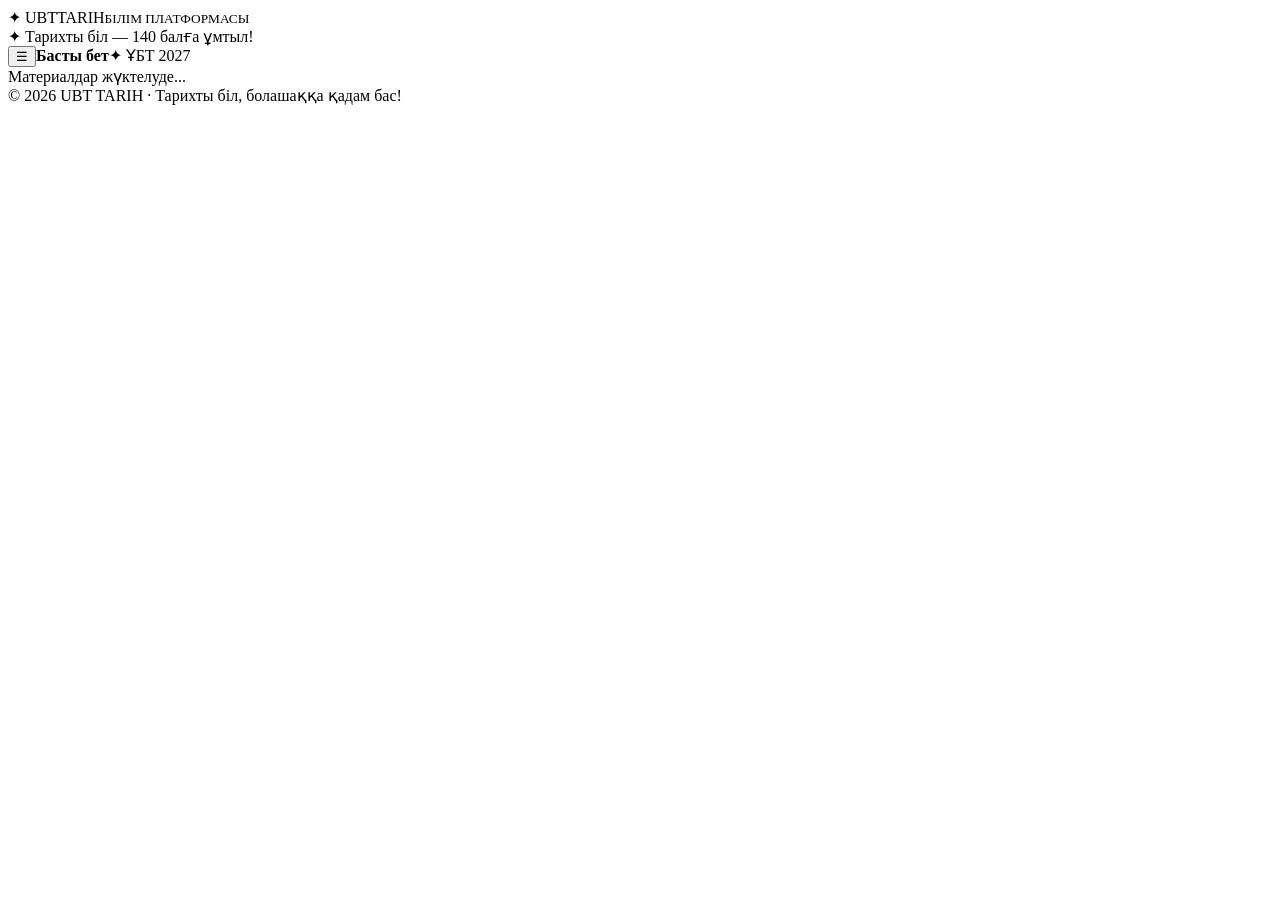
==== index.html @ 6cfedf1b "Add UBT TARIH index.html" ====
<!doctype html>
<html lang="kk"><head><meta charset="UTF-8"><meta name="viewport" content="width=device-width, initial-scale=1"><meta name="theme-color" content="#f7f8fe"><meta name="description" content="ҰБТ ТАРИХ — Қазақстан және дүниежүзі тарихынан ҰБТ-ға дайындық"><title>UBT TARIH | Тарихты біл — 140 балға ұмтыл!</title><link rel="stylesheet" href="/style.css"></head>
<body><div class="shell"><aside id="sidebar"><div class="brand"><span class="brand-icon">✦</span> UBT<span>TARIH</span><small>БІЛІМ ПЛАТФОРМАСЫ</small></div><nav id="nav"></nav><div class="sidebar-foot">✦ Тарихты біл — 140 балға ұмтыл!</div></aside><div class="workspace"><header><button class="menu" id="menu" aria-label="Мәзір">☰</button><strong id="page-title">Басты бет</strong><span class="year">✦ ҰБТ 2027</span></header><main id="main"><div class="loading">Материалдар жүктелуде...</div></main><footer>© 2026 UBT TARIH · Тарихты біл, болашаққа қадам бас!</footer></div></div><script defer src="/app.js"></script></body></html>
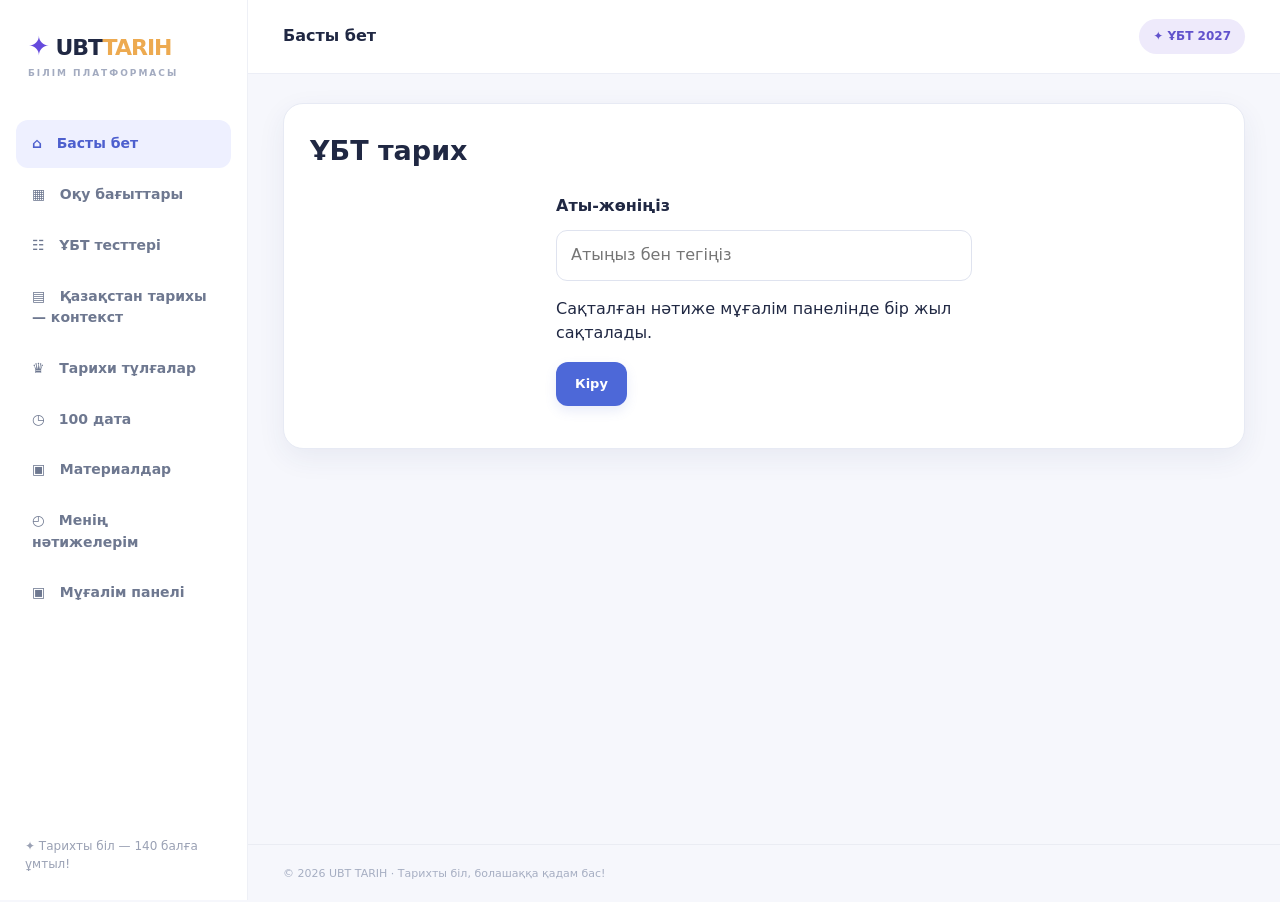
==== commit ef556565: "Add student quiz feedback and teacher results to UBT Tarih" ====
--- a/index.html
+++ b/index.html
@@ -1,3 +1,3 @@
 <!doctype html>
 <html lang="kk"><head><meta charset="UTF-8"><meta name="viewport" content="width=device-width, initial-scale=1"><meta name="theme-color" content="#f7f8fe"><meta name="description" content="ҰБТ ТАРИХ — Қазақстан және дүниежүзі тарихынан ҰБТ-ға дайындық"><title>UBT TARIH | Тарихты біл — 140 балға ұмтыл!</title><link rel="stylesheet" href="/style.css"></head>
-<body><div class="shell"><aside id="sidebar"><div class="brand"><span class="brand-icon">✦</span> UBT<span>TARIH</span><small>БІЛІМ ПЛАТФОРМАСЫ</small></div><nav id="nav"></nav><div class="sidebar-foot">✦ Тарихты біл — 140 балға ұмтыл!</div></aside><div class="workspace"><header><button class="menu" id="menu" aria-label="Мәзір">☰</button><strong id="page-title">Басты бет</strong><span class="year">✦ ҰБТ 2027</span></header><main id="main"><div class="loading">Материалдар жүктелуде...</div></main><footer>© 2026 UBT TARIH · Тарихты біл, болашаққа қадам бас!</footer></div></div><script defer src="/app.js"></script></body></html>+<body><div class="shell"><aside id="sidebar"><div class="brand"><span class="brand-icon">✦</span> UBT<span>TARIH</span><small>БІЛІМ ПЛАТФОРМАСЫ</small></div><nav id="nav"></nav><div class="sidebar-foot">✦ Тарихты біл — 140 балға ұмтыл!</div></aside><div class="workspace"><header><button class="menu" id="menu" aria-label="Мәзір">☰</button><strong id="page-title">Басты бет</strong><span class="year">✦ ҰБТ 2027</span></header><main id="main"><div class="loading">Материалдар жүктелуде...</div></main><footer>© 2026 UBT TARIH · Тарихты біл, болашаққа қадам бас!</footer></div></div><script defer src="/catalog.js"></script><script defer src="/app.js"></script></body></html>
--- a/style.css
+++ b/style.css
@@ -0,0 +1,10 @@
+:root{--purple:#6745d9;--blue:#4569db;--gold:#ffcb65;--ink:#202843;--muted:#8490a6;--bg:#f6f7fc;--line:#e7eaf4;--shadow:0 9px 28px rgba(44,52,110,.07)}*{box-sizing:border-box}body{margin:0;font-family:Inter,system-ui,-apple-system,"Segoe UI",sans-serif;background:var(--bg);color:var(--ink);line-height:1.55}button,input{font:inherit}button{cursor:pointer}.shell{display:flex;min-height:100vh}aside{background:#fff;width:248px;flex:0 0 248px;border-right:1px solid #eef0f6;padding:32px 16px;position:sticky;height:100vh;top:0}.brand{font-size:22px;letter-spacing:-1px;font-weight:900;margin:0 12px 42px;line-height:1.1}.brand span{color:#edaa50}.brand .brand-icon{color:#654add;font-size:26px}.brand small{display:block;letter-spacing:2px;color:#a3abc0;font-size:9px;font-weight:700;margin-top:8px}nav button{display:flex;width:100%;align-items:center;gap:12px;border:0;background:none;color:#6e7890;font-size:14px;font-weight:700;text-align:left;padding:13px 16px;border-radius:12px;margin:3px 0;transition:.2s}nav button:hover,nav button.active{background:#eef0ff;color:#4d5fce}.sidebar-foot{font-size:12px;color:#9aa1b4;position:absolute;bottom:26px;left:25px;right:15px}.workspace{flex:1;min-width:0}header{height:74px;background:#fff;display:flex;align-items:center;justify-content:space-between;padding:0 35px;border-bottom:1px solid #eceef6}header strong{font-size:16px}header .year{padding:8px 14px;border-radius:30px;background:#eeeafb;color:#6152cc;font-weight:850;font-size:12px}.menu{display:none;border:0;background:none;font-size:22px}main{max-width:1470px;margin:auto;padding:29px 35px 65px;min-height:calc(100vh - 130px)}main h1{font-size:27px;font-weight:850;margin:0 0 22px}.lead{font-size:13px;color:var(--muted);margin-top:-11px;margin-bottom:22px}.hero{background:linear-gradient(110deg,#3f55ce 2%,#6a49d9 75%,#9155d6);min-height:298px;border-radius:24px;padding:43px 45px;display:flex;align-items:center;position:relative;overflow:hidden;color:white;box-shadow:0 18px 40px rgba(80,76,194,.17)}.hero:before{content:"";position:absolute;width:390px;height:390px;border:1px solid #ffffff33;border-radius:50%;right:-50px;top:-90px}.hero:after{content:"";position:absolute;width:260px;height:260px;border:1px solid #ffffff33;border-radius:50%;right:25px;top:24px}.hero .copy{position:relative;z-index:2;max-width:610px}.hero small{color:#ffe5aa;letter-spacing:2px;font-weight:850;font-size:11px}.hero h2{font-size:37px;line-height:1.19;margin:14px 0}.hero p{font-size:15px;color:#e9e5ff}.gold{background:var(--gold)!important;color:#514560!important}.btn{border:0;border-radius:12px;background:#4d68d8;color:white;padding:12px 19px;font-size:13px;font-weight:800;box-shadow:0 5px 12px #536bd121}.btn:hover{filter:brightness(1.06)}.hero .btn{margin-top:10px}.scene{position:absolute;right:55px;bottom:0;width:240px;height:265px;perspective:500px;z-index:1}.book{position:absolute;left:25px;top:50px;width:136px;height:170px;border-radius:6px;background:linear-gradient(135deg,#5c3322,#aa6231 45%,#633d29);border:5px solid #e3ad5f;box-shadow:14px 12px 0 #fff2cb,21px 19px 20px #18104a7a;transform:rotate(-12deg) rotateY(-25deg) rotateX(8deg);display:grid;place-content:center;text-align:center;color:#ffe8a9;font-size:22px;font-weight:900;animation:float 5s ease-in-out infinite}.book:after{content:"✦";font-size:37px;display:block}.orbit{position:absolute;border:1px solid #fff6;border-radius:50%;width:210px;height:60px;top:140px;left:4px;transform:rotate(-23deg)}.year-bubble{position:absolute;background:#fff3;padding:7px 14px;border:1px solid #fff5;color:#fff;border-radius:12px;font-weight:850;font-size:12px}.y1{top:35px;left:-18px}.y2{right:0;bottom:36px}@keyframes float{50%{transform:translateY(-12px) rotate(-9deg) rotateY(-20deg)}}.stats{display:grid;grid-template-columns:repeat(4,minmax(0,1fr));gap:14px;margin:24px 0}.stat{background:#fff;border-radius:16px;padding:16px 18px;border:1px solid var(--line);box-shadow:var(--shadow)}.stat b{display:block;color:#6153d0;font-size:25px}.stat span{font-size:11px;color:#8b94aa}.section-title{font-size:20px;margin:28px 0 14px}.cards{display:grid;grid-template-columns:repeat(3,minmax(0,1fr));gap:17px}.card{border:1px solid var(--line);border-radius:18px;background:white;padding:16px;box-shadow:var(--shadow);cursor:pointer;transition:.2s;text-align:left}.card:hover{transform:translateY(-2px);box-shadow:0 15px 28px #4c5b9320}.card .cover{height:150px;border-radius:13px;background-position:center;background-size:cover;overflow:hidden}.card h3{font-size:16px;margin:13px 2px 4px}.card p,.card small{font-size:12px;color:var(--muted)}.card p{margin:0 2px 5px}.exam-card{padding:20px}.exam-card .type{font-size:10px;letter-spacing:1.2px;font-weight:900;color:var(--purple)}.exam-card h3{min-height:45px}.exam-card .btn{width:100%;margin-top:8px}.search{padding:12px 14px;border:1px solid #dfe3ef;border-radius:11px;width:min(100%,430px);background:#fff;margin-bottom:20px;outline-color:#6457dd}.date-grid{display:grid;grid-template-columns:repeat(2,minmax(0,1fr));gap:13px}.date-item{display:flex;gap:12px;padding:17px;border:1px solid var(--line);background:#fff;border-radius:15px;font-size:13px}.date-item b{color:#6552cf;font-size:17px}.quiz{max-width:900px}.question-card,.result-card{border:1px solid var(--line);border-radius:20px;background:#fff;padding:26px;box-shadow:var(--shadow)}.question-card h2{font-size:19px}.choice{display:flex;gap:13px;border:1px solid #e0e5f3;border-radius:13px;background:#fff;padding:13px 16px;min-height:52px;width:100%;text-align:left;margin:9px 0;font-size:14px}.choice b{color:#6b60cf}.choice.selected{background:#eef0ff;border-color:#675fe0}.quiz-actions{display:flex;justify-content:space-between;margin-top:22px;gap:10px}.progressbar{height:7px;background:#e9ecf9;border-radius:8px;overflow:hidden;margin:18px 0}.progressbar>div{background:linear-gradient(90deg,#4a65e0,#8e60de);height:100%;transition:.2s}.context-text{white-space:pre-line;background:#f2f3fe;border-radius:12px;padding:18px;margin:12px 0 22px;font-size:13px}.notice{border-radius:14px;padding:15px 18px;background:#fff4df;color:#806a44;margin:20px 0;font-size:13px}.results-list{display:grid;gap:12px}.result-row{border:1px solid var(--line);border-radius:15px;background:white;padding:19px}.result-row strong{display:block}.footer,footer{border-top:1px solid #eaecf3;padding:20px 35px;color:#a6aec2;font-size:11px}.loading{text-align:center;padding:60px 12px;color:#7885a1}a{color:#5265d6;text-decoration:none}@media(max-width:1100px){aside{width:205px;flex-basis:205px}.cards{grid-template-columns:repeat(2,1fr)}.scene{opacity:.45}.hero .copy{max-width:480px}}@media(max-width:720px){aside{display:none}aside.open{display:block;position:fixed;z-index:20;height:100vh;box-shadow:0 0 0 100vw #18233a77}header{height:62px;padding:0 17px}.menu{display:block}main{padding:19px 16px 50px}.hero{min-height:300px;padding:25px}.hero h2{font-size:26px}.hero p{font-size:13px}.scene{right:-70px;opacity:.30}.stats{grid-template-columns:repeat(2,1fr)}.cards,.date-grid{grid-template-columns:1fr}.card .cover{height:170px}main h1{font-size:23px}.question-card{padding:17px}}
+#student-form, #teacher-form {max-width: 26rem; margin: auto}
+#student-form label, #teacher-form label {display: block; text-align: left; font-weight: 600}
+#student-form .search, #teacher-form .search {display: block; width: 100%; margin: .7rem 0}
+.choice.correct {background: #e6f8ed; border-color: #2d8654; color: #205b3a}
+.choice.retry {background: #fff2e0; border-color: #b45c25; color: #7b401b}
+#quiz-message {min-height: 1.5em; font-weight: 600}
+.table-scroll {overflow-x: auto; margin-top: 1rem}
+.table-scroll table {width: 100%; border-collapse: collapse; background: white}
+.table-scroll th, .table-scroll td {padding: .8rem; text-align: left; border-bottom: 1px solid #e4e8f1}
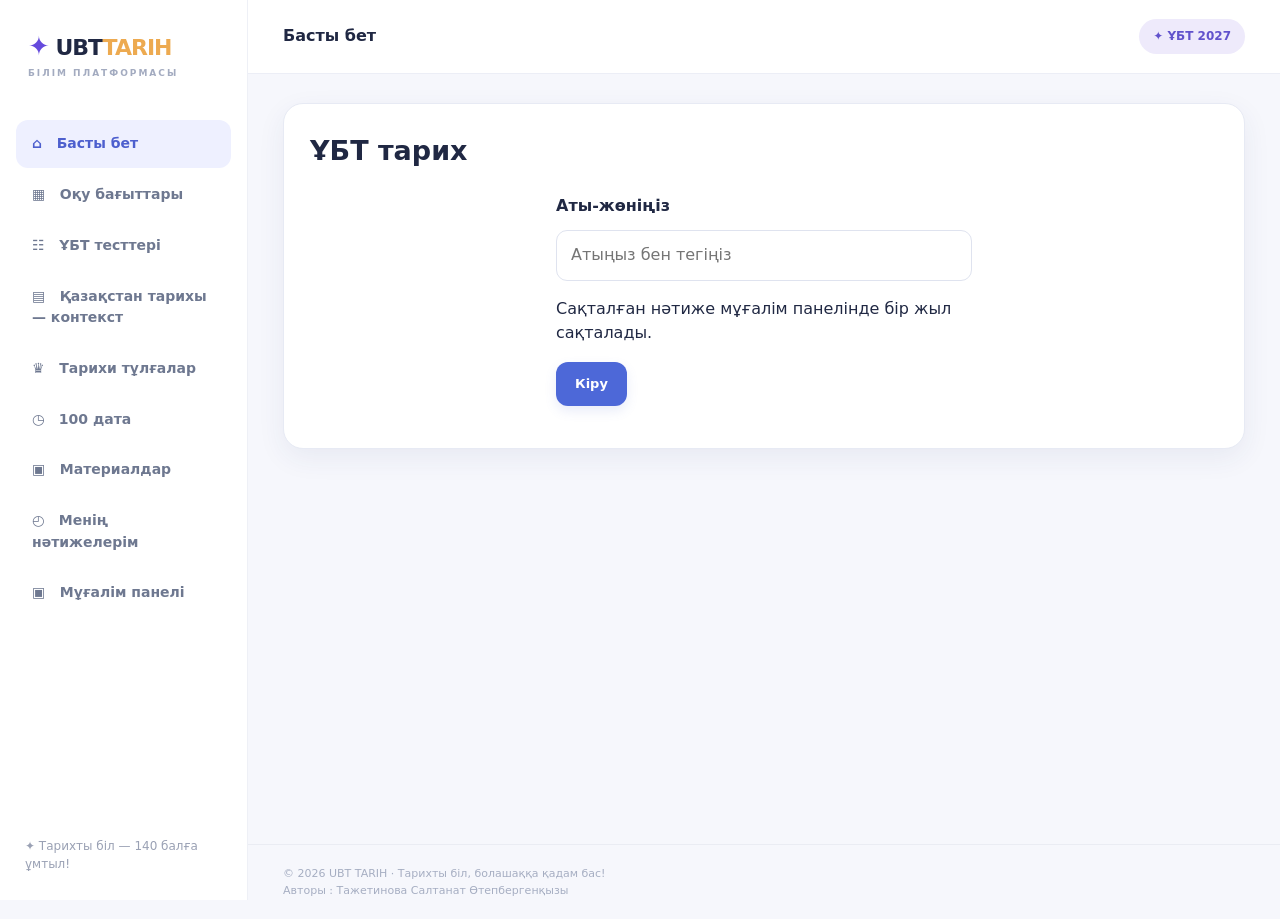
==== commit c060325e: "Add site author credit" ====
--- a/index.html
+++ b/index.html
@@ -1,3 +1,3 @@
 <!doctype html>
 <html lang="kk"><head><meta charset="UTF-8"><meta name="viewport" content="width=device-width, initial-scale=1"><meta name="theme-color" content="#f7f8fe"><meta name="description" content="ҰБТ ТАРИХ — Қазақстан және дүниежүзі тарихынан ҰБТ-ға дайындық"><title>UBT TARIH | Тарихты біл — 140 балға ұмтыл!</title><link rel="stylesheet" href="/style.css"></head>
-<body><div class="shell"><aside id="sidebar"><div class="brand"><span class="brand-icon">✦</span> UBT<span>TARIH</span><small>БІЛІМ ПЛАТФОРМАСЫ</small></div><nav id="nav"></nav><div class="sidebar-foot">✦ Тарихты біл — 140 балға ұмтыл!</div></aside><div class="workspace"><header><button class="menu" id="menu" aria-label="Мәзір">☰</button><strong id="page-title">Басты бет</strong><span class="year">✦ ҰБТ 2027</span></header><main id="main"><div class="loading">Материалдар жүктелуде...</div></main><footer>© 2026 UBT TARIH · Тарихты біл, болашаққа қадам бас!</footer></div></div><script defer src="/catalog.js"></script><script defer src="/app.js"></script></body></html>+<body><div class="shell"><aside id="sidebar"><div class="brand"><span class="brand-icon">✦</span> UBT<span>TARIH</span><small>БІЛІМ ПЛАТФОРМАСЫ</small></div><nav id="nav"></nav><div class="sidebar-foot">✦ Тарихты біл — 140 балға ұмтыл!</div></aside><div class="workspace"><header><button class="menu" id="menu" aria-label="Мәзір">☰</button><strong id="page-title">Басты бет</strong><span class="year">✦ ҰБТ 2027</span></header><main id="main"><div class="loading">Материалдар жүктелуде...</div></main><footer>© 2026 UBT TARIH · Тарихты біл, болашаққа қадам бас!<br>Авторы : Тажетинова Салтанат Өтепбергенқызы</footer></div></div><script defer src="/catalog.js"></script><script defer src="/app.js"></script></body></html>
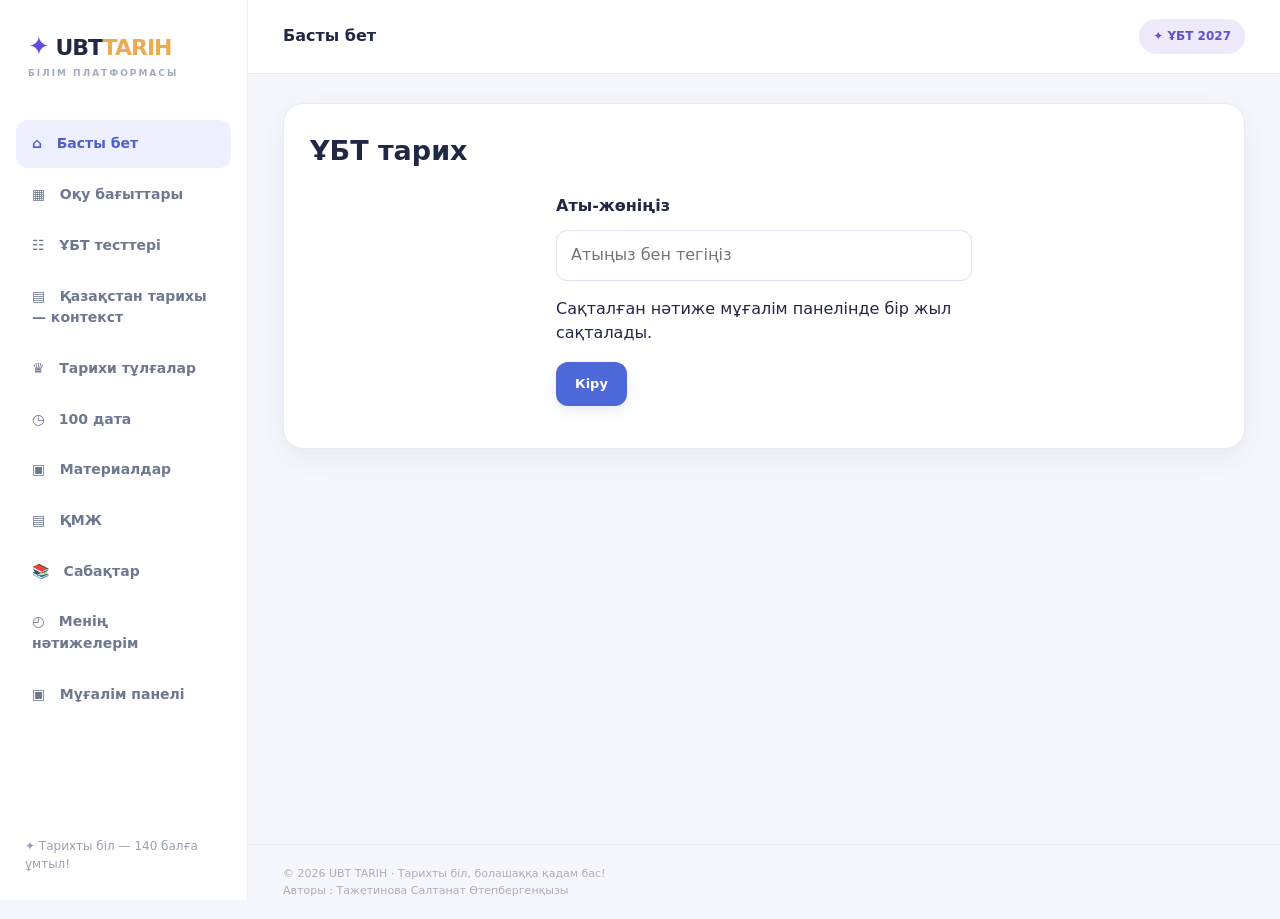
==== commit 491ccc25: "Load new lessons module without modifying existing page" ====
--- a/index.html
+++ b/index.html
@@ -1,3 +1,3 @@
 <!doctype html>
 <html lang="kk"><head><meta charset="UTF-8"><meta name="viewport" content="width=device-width, initial-scale=1"><meta name="theme-color" content="#f7f8fe"><meta name="description" content="ҰБТ ТАРИХ — Қазақстан және дүниежүзі тарихынан ҰБТ-ға дайындық"><title>UBT TARIH | Тарихты біл — 140 балға ұмтыл!</title><link rel="stylesheet" href="/style.css"></head>
-<body><div class="shell"><aside id="sidebar"><div class="brand"><span class="brand-icon">✦</span> UBT<span>TARIH</span><small>БІЛІМ ПЛАТФОРМАСЫ</small></div><nav id="nav"></nav><div class="sidebar-foot">✦ Тарихты біл — 140 балға ұмтыл!</div></aside><div class="workspace"><header><button class="menu" id="menu" aria-label="Мәзір">☰</button><strong id="page-title">Басты бет</strong><span class="year">✦ ҰБТ 2027</span></header><main id="main"><div class="loading">Материалдар жүктелуде...</div></main><footer>© 2026 UBT TARIH · Тарихты біл, болашаққа қадам бас!<br>Авторы : Тажетинова Салтанат Өтепбергенқызы</footer></div></div><script defer src="/catalog.js"></script><script defer src="/app.js"></script></body></html>+<body><div class="shell"><aside id="sidebar"><div class="brand"><span class="brand-icon">✦</span> UBT<span>TARIH</span><small>БІЛІМ ПЛАТФОРМАСЫ</small></div><nav id="nav"></nav><div class="sidebar-foot">✦ Тарихты біл — 140 балға ұмтыл!</div></aside><div class="workspace"><header><button class="menu" id="menu" aria-label="Мәзір">☰</button><strong id="page-title">Басты бет</strong><span class="year">✦ ҰБТ 2027</span></header><main id="main"><div class="loading">Материалдар жүктелуде...</div></main><footer>© 2026 UBT TARIH · Тарихты біл, болашаққа қадам бас!<br>Авторы : Тажетинова Салтанат Өтепбергенқызы</footer></div></div><script defer src="/catalog.js"></script><script defer src="/app.js"></script><script defer src="/lessons.js"></script></body></html>
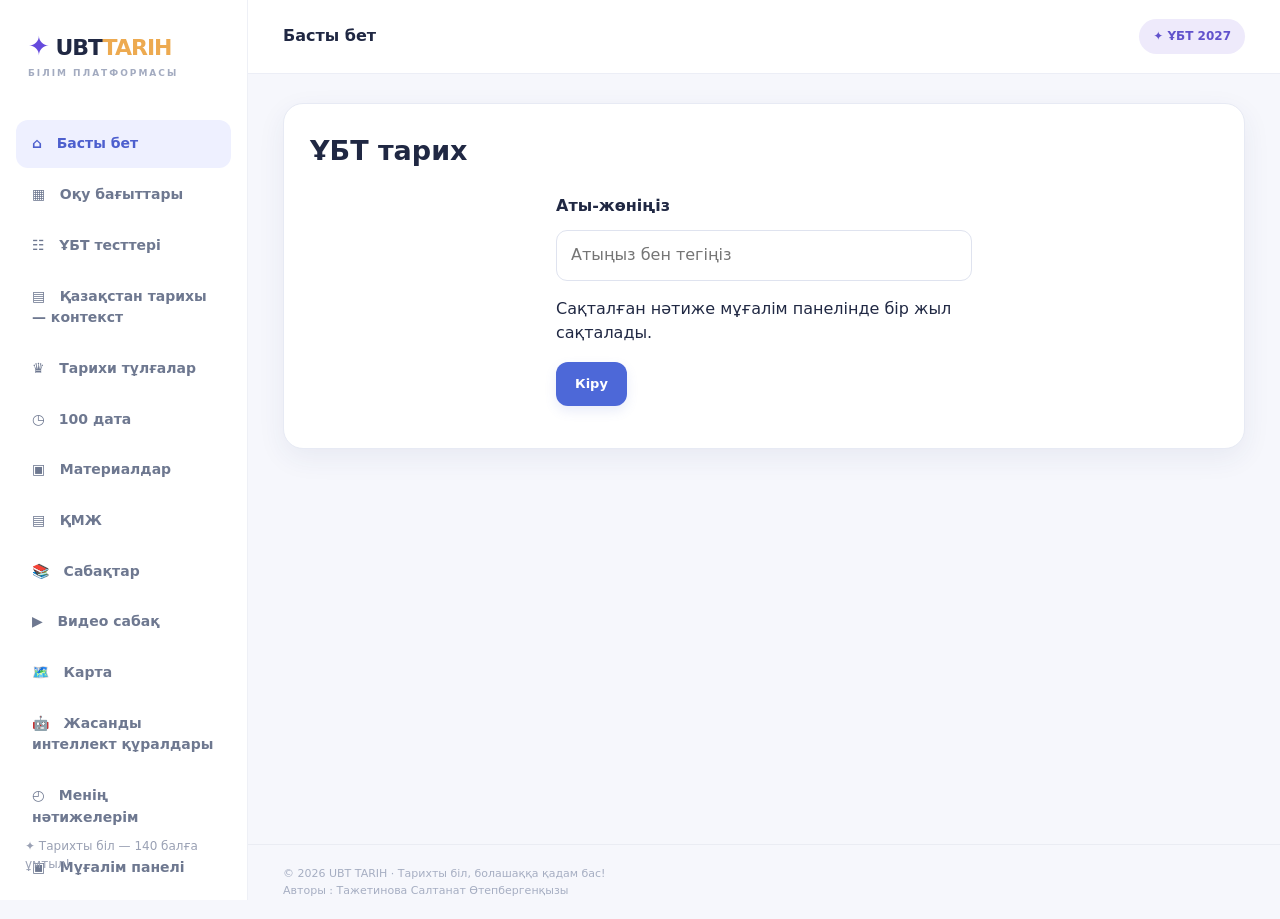
==== commit fd58e773: "Load new map and AI directory module" ====
--- a/index.html
+++ b/index.html
@@ -1,3 +1,3 @@
 <!doctype html>
 <html lang="kk"><head><meta charset="UTF-8"><meta name="viewport" content="width=device-width, initial-scale=1"><meta name="theme-color" content="#f7f8fe"><meta name="description" content="ҰБТ ТАРИХ — Қазақстан және дүниежүзі тарихынан ҰБТ-ға дайындық"><title>UBT TARIH | Тарихты біл — 140 балға ұмтыл!</title><link rel="stylesheet" href="/style.css"></head>
-<body><div class="shell"><aside id="sidebar"><div class="brand"><span class="brand-icon">✦</span> UBT<span>TARIH</span><small>БІЛІМ ПЛАТФОРМАСЫ</small></div><nav id="nav"></nav><div class="sidebar-foot">✦ Тарихты біл — 140 балға ұмтыл!</div></aside><div class="workspace"><header><button class="menu" id="menu" aria-label="Мәзір">☰</button><strong id="page-title">Басты бет</strong><span class="year">✦ ҰБТ 2027</span></header><main id="main"><div class="loading">Материалдар жүктелуде...</div></main><footer>© 2026 UBT TARIH · Тарихты біл, болашаққа қадам бас!<br>Авторы : Тажетинова Салтанат Өтепбергенқызы</footer></div></div><script defer src="/catalog.js"></script><script defer src="/app.js"></script><script defer src="/lessons.js"></script></body></html>+<body><div class="shell"><aside id="sidebar"><div class="brand"><span class="brand-icon">✦</span> UBT<span>TARIH</span><small>БІЛІМ ПЛАТФОРМАСЫ</small></div><nav id="nav"></nav><div class="sidebar-foot">✦ Тарихты біл — 140 балға ұмтыл!</div></aside><div class="workspace"><header><button class="menu" id="menu" aria-label="Мәзір">☰</button><strong id="page-title">Басты бет</strong><span class="year">✦ ҰБТ 2027</span></header><main id="main"><div class="loading">Материалдар жүктелуде...</div></main><footer>© 2026 UBT TARIH · Тарихты біл, болашаққа қадам бас!<br>Авторы : Тажетинова Салтанат Өтепбергенқызы</footer></div></div><script defer src="/catalog.js"></script><script defer src="/app.js"></script><script defer src="/lessons.js"></script><script defer src="/map-ai-tools.js"></script></body></html>
--- a/style.css
+++ b/style.css
@@ -8,3 +8,20 @@
 .table-scroll {overflow-x: auto; margin-top: 1rem}
 .table-scroll table {width: 100%; border-collapse: collapse; background: white}
 .table-scroll th, .table-scroll td {padding: .8rem; text-align: left; border-bottom: 1px solid #e4e8f1}
+
+/* Only the new lessons section */
+.lesson-grade,.lesson-quarters{display:flex;gap:10px;flex-wrap:wrap;margin:14px 0 24px}.lesson-grade-btn,.lesson-quarter{border:1px solid #e4e6f4;background:#fff;color:#5659ae;padding:12px 24px;border-radius:14px;font-size:14px;font-weight:850}.lesson-grade-btn.active,.lesson-quarter.active{background:#6154cf;color:#fff;border-color:#6154cf}.lesson-toolbar{display:flex;align-items:center;gap:14px;margin-bottom:25px}.lesson-toolbar b{font-size:14px}.lesson-list{display:grid;gap:12px}.lesson-list-item{width:100%;background:white;text-align:left;border:1px solid #e4e7f1;padding:16px;border-radius:16px;display:flex;gap:16px;align-items:center;box-shadow:0 7px 20px #28335a0b}.lesson-list-item:hover{border-color:#7267d8}.lesson-list-item strong{display:block;color:#222a4a;font-size:15px}.lesson-list-item small{display:-webkit-box;-webkit-box-orient:vertical;-webkit-line-clamp:2;overflow:hidden;color:#8a91a4;margin-top:7px;font-size:12px}.lesson-number{background:#eeebfc;color:#6755cc;min-width:54px;padding:10px;border-radius:12px;font-weight:850;text-align:center}.lesson-arrow{margin-left:auto;color:#6263c9;font-size:23px}.lesson-paper{max-width:900px;background:#fff;border:1px solid #e7eaf4;border-radius:18px;padding:28px;line-height:1.8}.lesson-paper h2{font-size:23px}.lesson-paper h3{margin:25px 0 12px}.lesson-objective{background:#f1effd;padding:18px 21px;border-left:4px solid #6e58d7;border-radius:12px;margin:18px 0 25px}.lesson-objective p{margin:6px 0;white-space:pre-wrap}.lesson-paper ol{padding-left:25px}.lesson-paper .notice{margin:20px 0}.lesson-paper .btn{margin-top:15px}@media(max-width:680px){.lesson-paper{padding:18px}.lesson-list-item{gap:10px;padding:12px}.lesson-list-item strong{font-size:13px}.lesson-number{min-width:45px;padding:8px;font-size:12px}.lesson-grade-btn{flex:1}}
+
+/* Видео сабақ: isolated new section styles */
+.video-lessons-grid{display:grid;grid-template-columns:repeat(2,minmax(0,1fr));gap:20px}
+.video-lesson-card{min-width:0;background:#fff;border:1px solid var(--line);border-radius:18px;padding:18px;box-shadow:var(--shadow)}
+.video-lesson-header{display:flex;gap:13px;align-items:center;margin-bottom:15px}
+.video-lesson-header h3{font-size:16px;margin:0 0 3px}
+.video-lesson-header p{font-size:12px;color:var(--muted);margin:0}
+.video-lesson-number{display:grid;place-items:center;flex:0 0 36px;width:36px;height:36px;border-radius:11px;background:#efeaff;color:#6652d5;font-weight:850}
+.video-embed{aspect-ratio:16/9;background:#171c34;border-radius:12px;overflow:hidden}
+.video-embed iframe{border:0;width:100%;height:100%;display:block}
+.instagram-embed{aspect-ratio:4/5;max-height:520px;background:#fafafa;border:1px solid #eef0f6}
+.video-original-link{display:inline-block;margin-top:14px;color:#4d62cd;font-size:13px;font-weight:800;text-decoration:none}
+.video-original-link:hover{text-decoration:underline}
+@media(max-width:720px){.video-lessons-grid{grid-template-columns:1fr}.video-lesson-card{padding:14px}}
